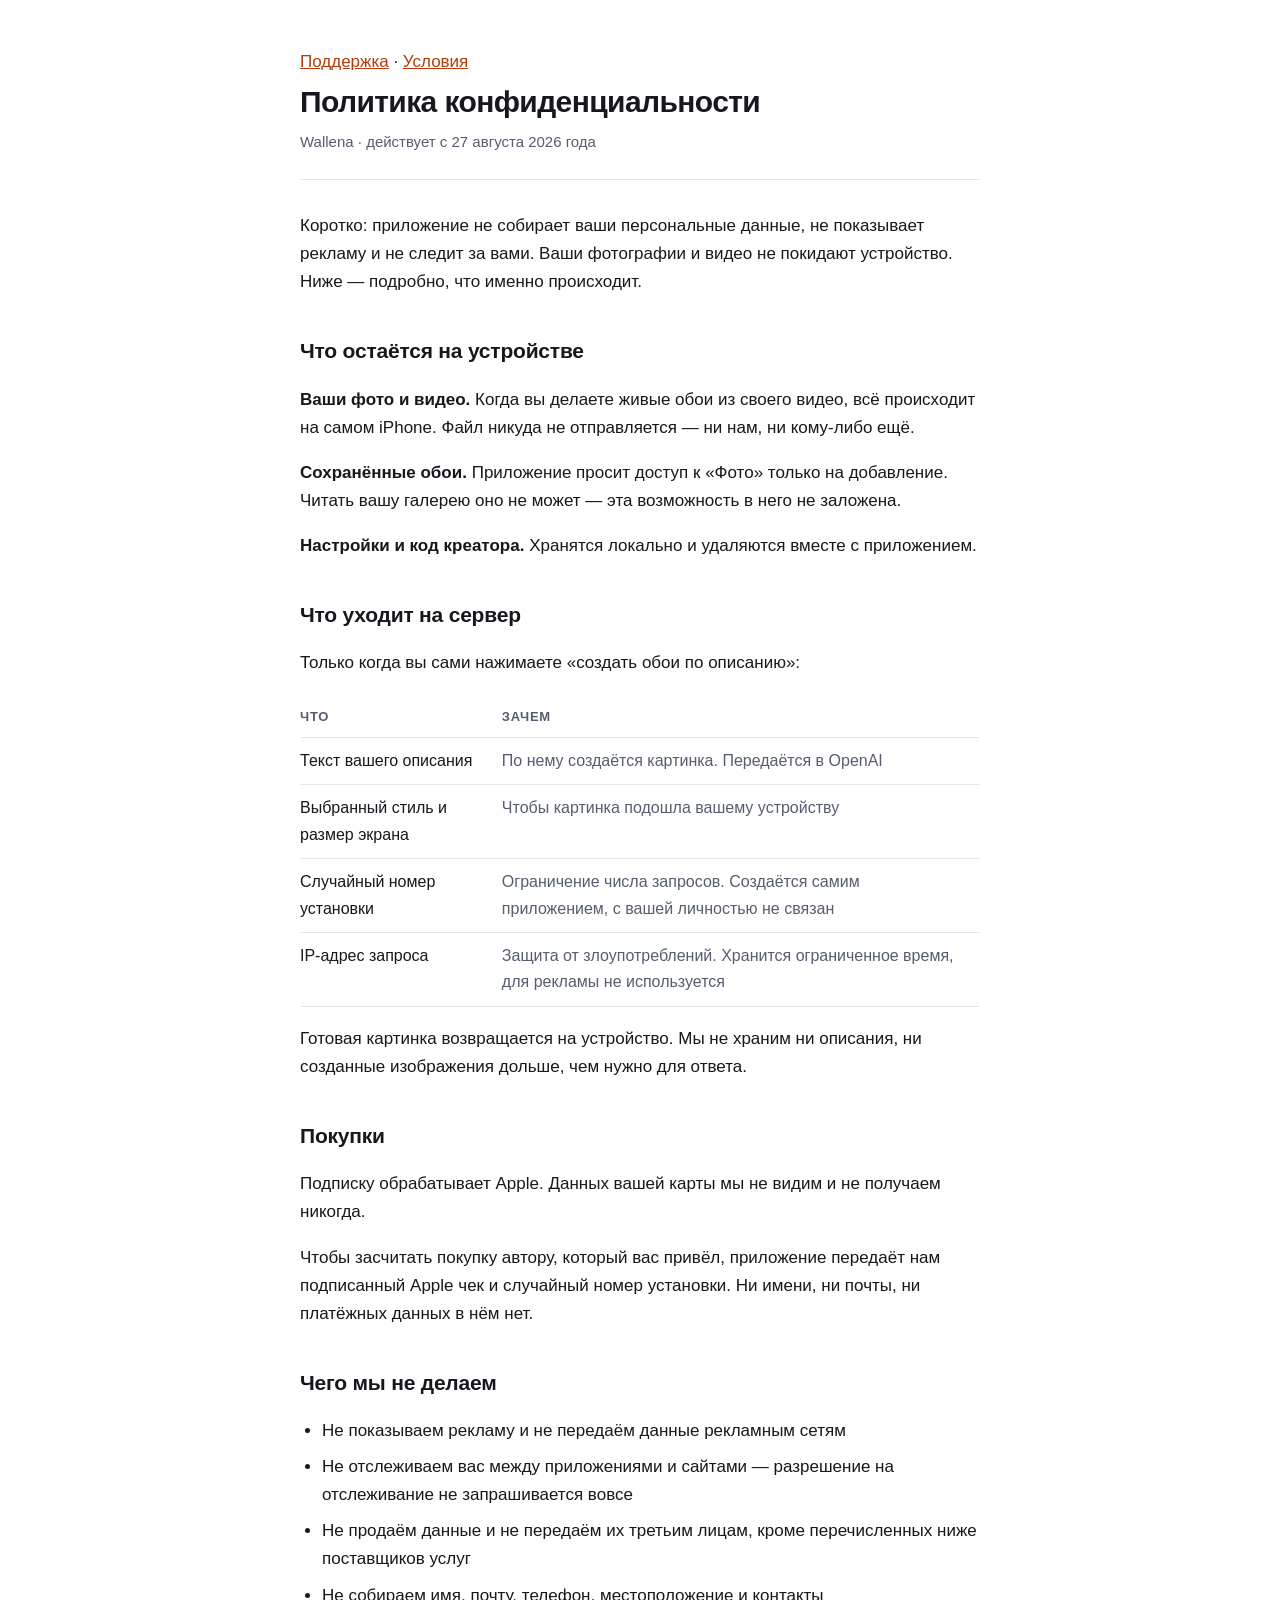
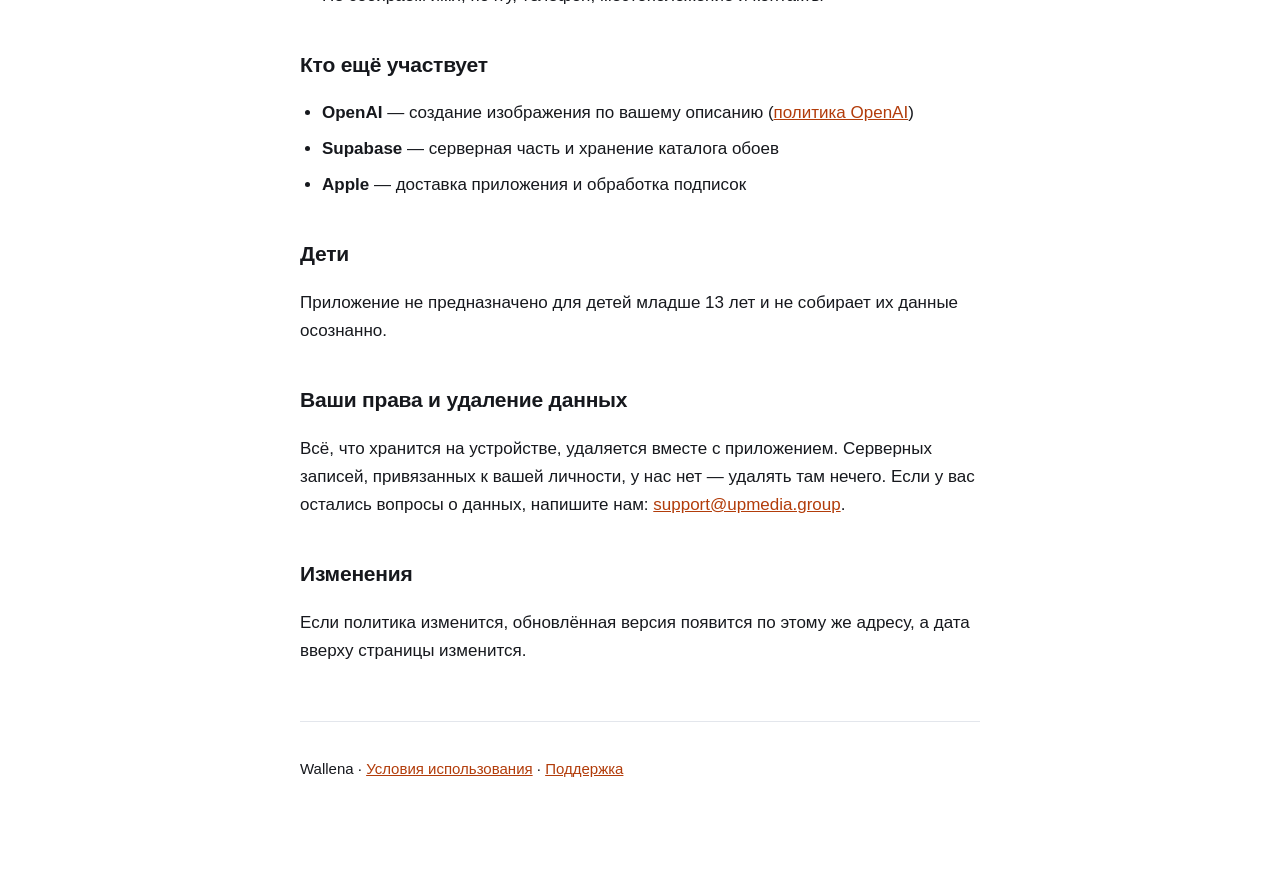
==== wallena/privacy/index.html @ 51ae11ba "docs: приложение переименовано в Wallena Имя выбрано по трём проверкам разом: домены свободны в .app" ====
<!doctype html>
<html lang="ru">
<head>
<meta charset="utf-8">
<meta name="viewport" content="width=device-width, initial-scale=1">
<title>Политика конфиденциальности — Wallena</title>
<link rel="stylesheet" href="../../style.css">
</head>
<body>
<main>
<header>
  <a class="back" href="../support/">Поддержка</a> · <a href="../terms/">Условия</a>
  <h1>Политика конфиденциальности</h1>
  <p class="meta">Wallena · действует с 27 августа 2026 года</p>
</header>

<p>Коротко: приложение не собирает ваши персональные данные, не показывает рекламу и не следит за вами. Ваши фотографии и видео не покидают устройство. Ниже — подробно, что именно происходит.</p>

<h2>Что остаётся на устройстве</h2>
<p><strong>Ваши фото и видео.</strong> Когда вы делаете живые обои из своего видео, всё происходит на самом iPhone. Файл никуда не отправляется — ни нам, ни кому-либо ещё.</p>
<p><strong>Сохранённые обои.</strong> Приложение просит доступ к «Фото» только на добавление. Читать вашу галерею оно не может — эта возможность в него не заложена.</p>
<p><strong>Настройки и код креатора.</strong> Хранятся локально и удаляются вместе с приложением.</p>

<h2>Что уходит на сервер</h2>
<p>Только когда вы сами нажимаете «создать обои по описанию»:</p>
<table>
  <tr><th>Что</th><th>Зачем</th></tr>
  <tr><td>Текст вашего описания</td><td>По нему создаётся картинка. Передаётся в OpenAI</td></tr>
  <tr><td>Выбранный стиль и размер экрана</td><td>Чтобы картинка подошла вашему устройству</td></tr>
  <tr><td>Случайный номер установки</td><td>Ограничение числа запросов. Создаётся самим приложением, с вашей личностью не связан</td></tr>
  <tr><td>IP-адрес запроса</td><td>Защита от злоупотреблений. Хранится ограниченное время, для рекламы не используется</td></tr>
</table>
<p>Готовая картинка возвращается на устройство. Мы не храним ни описания, ни созданные изображения дольше, чем нужно для ответа.</p>

<h2>Покупки</h2>
<p>Подписку обрабатывает Apple. Данных вашей карты мы не видим и не получаем никогда.</p>
<p>Чтобы засчитать покупку автору, который вас привёл, приложение передаёт нам подписанный Apple чек и случайный номер установки. Ни имени, ни почты, ни платёжных данных в нём нет.</p>

<h2>Чего мы не делаем</h2>
<ul>
  <li>Не показываем рекламу и не передаём данные рекламным сетям</li>
  <li>Не отслеживаем вас между приложениями и сайтами — разрешение на отслеживание не запрашивается вовсе</li>
  <li>Не продаём данные и не передаём их третьим лицам, кроме перечисленных ниже поставщиков услуг</li>
  <li>Не собираем имя, почту, телефон, местоположение и контакты</li>
</ul>

<h2>Кто ещё участвует</h2>
<ul>
  <li><strong>OpenAI</strong> — создание изображения по вашему описанию (<a href="https://openai.com/policies" rel="noopener">политика OpenAI</a>)</li>
  <li><strong>Supabase</strong> — серверная часть и хранение каталога обоев</li>
  <li><strong>Apple</strong> — доставка приложения и обработка подписок</li>
</ul>

<h2>Дети</h2>
<p>Приложение не предназначено для детей младше 13 лет и не собирает их данные осознанно.</p>

<h2>Ваши права и удаление данных</h2>
<p>Всё, что хранится на устройстве, удаляется вместе с приложением. Серверных записей, привязанных к вашей личности, у нас нет — удалять там нечего. Если у вас остались вопросы о данных, напишите нам: <a href="mailto:support@upmedia.group">support@upmedia.group</a>.</p>

<h2>Изменения</h2>
<p>Если политика изменится, обновлённая версия появится по этому же адресу, а дата вверху страницы изменится.</p>

<footer>
  <p>Wallena · <a href="../terms/">Условия использования</a> · <a href="../support/">Поддержка</a></p>
</footer>
</main>
</body>
</html>
---- style.css ----
:root {
  --bg: #ffffff; --ink: #16181d; --soft: #555d6e; --line: #e3e6ec; --accent: #b23c0a;
}
@media (prefers-color-scheme: dark) {
  :root { --bg: #101216; --ink: #edeff3; --soft: #98a1b2; --line: #262b35; --accent: #ee9b3e; }
}
* { box-sizing: border-box; }
body {
  background: var(--bg); color: var(--ink); margin: 0; padding: 0 20px 80px;
  font: 17px/1.65 -apple-system, BlinkMacSystemFont, "Segoe UI", Roboto, sans-serif;
  -webkit-text-size-adjust: 100%;
}
main { max-width: 680px; margin: 0 auto; }
header { padding: 48px 0 24px; border-bottom: 1px solid var(--line); margin-bottom: 32px; }
h1 { font-size: 30px; line-height: 1.2; margin: 0 0 10px; letter-spacing: -0.02em; }
h2 { font-size: 21px; margin: 38px 0 12px; letter-spacing: -0.01em; }
h3 { font-size: 17px; margin: 26px 0 8px; }
p, li { color: var(--ink); }
.meta { color: var(--soft); font-size: 15px; margin: 0; }
ul { padding-left: 22px; }
li { margin-bottom: 8px; }
a { color: var(--accent); }
strong { font-weight: 600; }
table { width: 100%; border-collapse: collapse; margin: 18px 0; font-size: 16px; }
th, td { text-align: left; padding: 10px 12px 10px 0; border-bottom: 1px solid var(--line); vertical-align: top; }
th { font-size: 13px; text-transform: uppercase; letter-spacing: 0.06em; color: var(--soft); font-weight: 600; }
td { color: var(--soft); } td:first-child { color: var(--ink); }
footer { margin-top: 56px; padding-top: 20px; border-top: 1px solid var(--line); color: var(--soft); font-size: 15px; }
.back { display: inline-block; margin-bottom: 8px; }
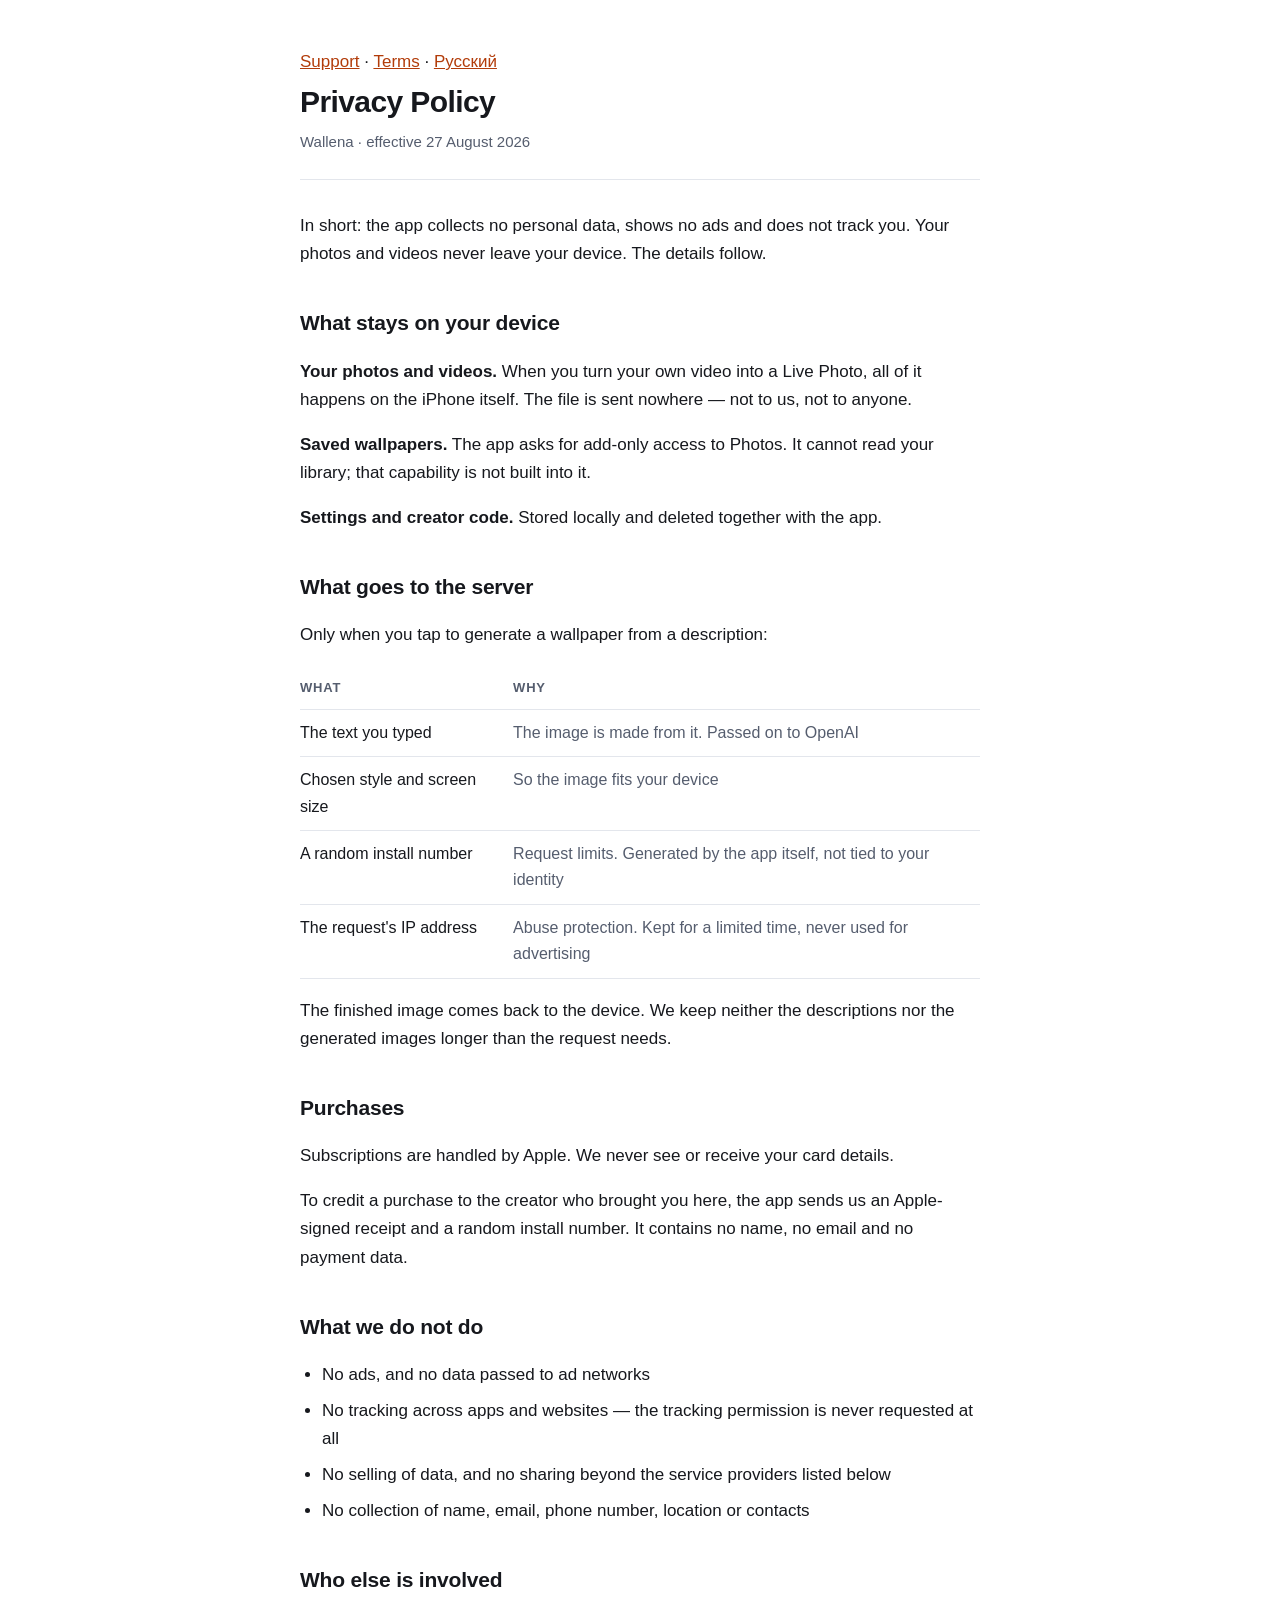
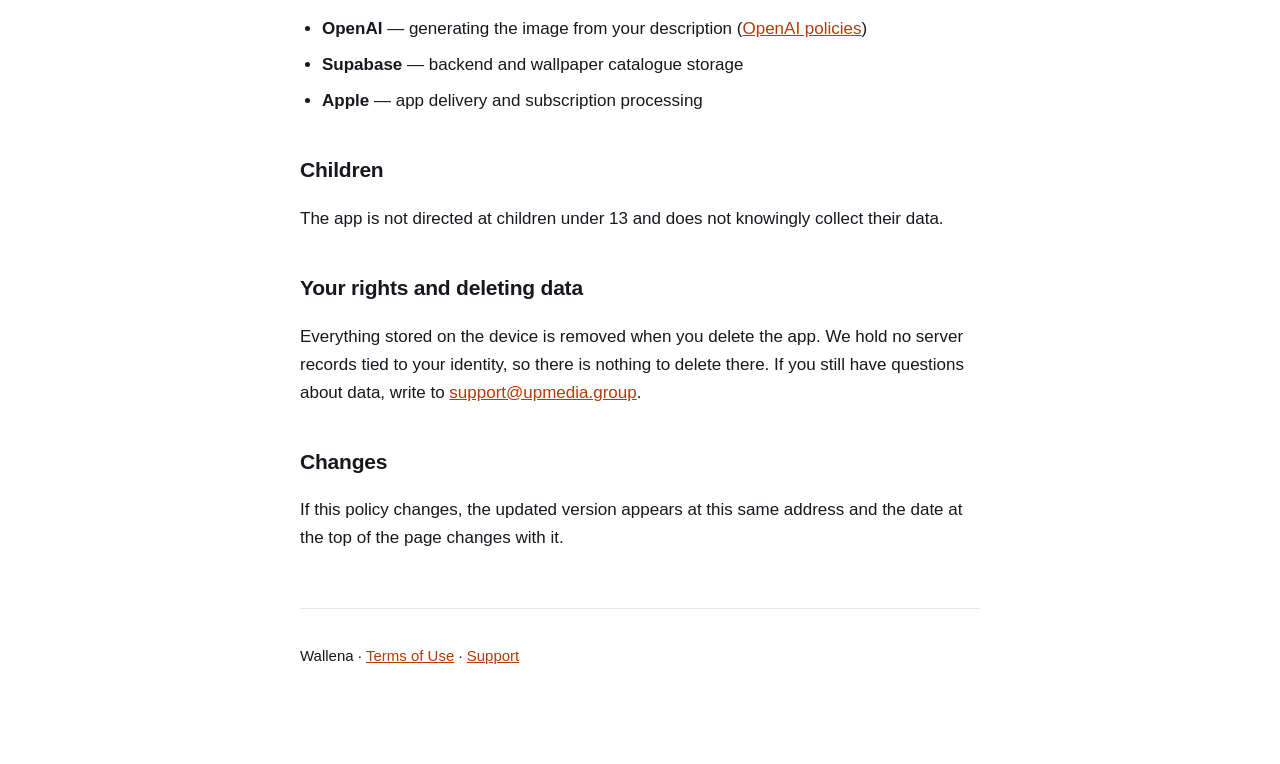
==== commit d2873340: "docs: правовые страницы на английском, русские — в ru/ Основной язык приложения — английский, а поли" ====
--- a/wallena/privacy/index.html
+++ b/wallena/privacy/index.html
@@ -1,67 +1,67 @@
 <!doctype html>
-<html lang="ru">
+<html lang="en">
 <head>
 <meta charset="utf-8">
 <meta name="viewport" content="width=device-width, initial-scale=1">
-<title>Политика конфиденциальности — Wallena</title>
+<title>Privacy Policy — Wallena</title>
 <link rel="stylesheet" href="../../style.css">
 </head>
 <body>
 <main>
 <header>
-  <a class="back" href="../support/">Поддержка</a> · <a href="../terms/">Условия</a>
-  <h1>Политика конфиденциальности</h1>
-  <p class="meta">Wallena · действует с 27 августа 2026 года</p>
+  <a class="back" href="../support/">Support</a> · <a href="../terms/">Terms</a> · <a href="ru/">Русский</a>
+  <h1>Privacy Policy</h1>
+  <p class="meta">Wallena · effective 27 August 2026</p>
 </header>
 
-<p>Коротко: приложение не собирает ваши персональные данные, не показывает рекламу и не следит за вами. Ваши фотографии и видео не покидают устройство. Ниже — подробно, что именно происходит.</p>
+<p>In short: the app collects no personal data, shows no ads and does not track you. Your photos and videos never leave your device. The details follow.</p>
 
-<h2>Что остаётся на устройстве</h2>
-<p><strong>Ваши фото и видео.</strong> Когда вы делаете живые обои из своего видео, всё происходит на самом iPhone. Файл никуда не отправляется — ни нам, ни кому-либо ещё.</p>
-<p><strong>Сохранённые обои.</strong> Приложение просит доступ к «Фото» только на добавление. Читать вашу галерею оно не может — эта возможность в него не заложена.</p>
-<p><strong>Настройки и код креатора.</strong> Хранятся локально и удаляются вместе с приложением.</p>
+<h2>What stays on your device</h2>
+<p><strong>Your photos and videos.</strong> When you turn your own video into a Live Photo, all of it happens on the iPhone itself. The file is sent nowhere — not to us, not to anyone.</p>
+<p><strong>Saved wallpapers.</strong> The app asks for add-only access to Photos. It cannot read your library; that capability is not built into it.</p>
+<p><strong>Settings and creator code.</strong> Stored locally and deleted together with the app.</p>
 
-<h2>Что уходит на сервер</h2>
-<p>Только когда вы сами нажимаете «создать обои по описанию»:</p>
+<h2>What goes to the server</h2>
+<p>Only when you tap to generate a wallpaper from a description:</p>
 <table>
-  <tr><th>Что</th><th>Зачем</th></tr>
-  <tr><td>Текст вашего описания</td><td>По нему создаётся картинка. Передаётся в OpenAI</td></tr>
-  <tr><td>Выбранный стиль и размер экрана</td><td>Чтобы картинка подошла вашему устройству</td></tr>
-  <tr><td>Случайный номер установки</td><td>Ограничение числа запросов. Создаётся самим приложением, с вашей личностью не связан</td></tr>
-  <tr><td>IP-адрес запроса</td><td>Защита от злоупотреблений. Хранится ограниченное время, для рекламы не используется</td></tr>
+  <tr><th>What</th><th>Why</th></tr>
+  <tr><td>The text you typed</td><td>The image is made from it. Passed on to OpenAI</td></tr>
+  <tr><td>Chosen style and screen size</td><td>So the image fits your device</td></tr>
+  <tr><td>A random install number</td><td>Request limits. Generated by the app itself, not tied to your identity</td></tr>
+  <tr><td>The request's IP address</td><td>Abuse protection. Kept for a limited time, never used for advertising</td></tr>
 </table>
-<p>Готовая картинка возвращается на устройство. Мы не храним ни описания, ни созданные изображения дольше, чем нужно для ответа.</p>
+<p>The finished image comes back to the device. We keep neither the descriptions nor the generated images longer than the request needs.</p>
 
-<h2>Покупки</h2>
-<p>Подписку обрабатывает Apple. Данных вашей карты мы не видим и не получаем никогда.</p>
-<p>Чтобы засчитать покупку автору, который вас привёл, приложение передаёт нам подписанный Apple чек и случайный номер установки. Ни имени, ни почты, ни платёжных данных в нём нет.</p>
+<h2>Purchases</h2>
+<p>Subscriptions are handled by Apple. We never see or receive your card details.</p>
+<p>To credit a purchase to the creator who brought you here, the app sends us an Apple-signed receipt and a random install number. It contains no name, no email and no payment data.</p>
 
-<h2>Чего мы не делаем</h2>
+<h2>What we do not do</h2>
 <ul>
-  <li>Не показываем рекламу и не передаём данные рекламным сетям</li>
-  <li>Не отслеживаем вас между приложениями и сайтами — разрешение на отслеживание не запрашивается вовсе</li>
-  <li>Не продаём данные и не передаём их третьим лицам, кроме перечисленных ниже поставщиков услуг</li>
-  <li>Не собираем имя, почту, телефон, местоположение и контакты</li>
+  <li>No ads, and no data passed to ad networks</li>
+  <li>No tracking across apps and websites — the tracking permission is never requested at all</li>
+  <li>No selling of data, and no sharing beyond the service providers listed below</li>
+  <li>No collection of name, email, phone number, location or contacts</li>
 </ul>
 
-<h2>Кто ещё участвует</h2>
+<h2>Who else is involved</h2>
 <ul>
-  <li><strong>OpenAI</strong> — создание изображения по вашему описанию (<a href="https://openai.com/policies" rel="noopener">политика OpenAI</a>)</li>
-  <li><strong>Supabase</strong> — серверная часть и хранение каталога обоев</li>
-  <li><strong>Apple</strong> — доставка приложения и обработка подписок</li>
+  <li><strong>OpenAI</strong> — generating the image from your description (<a href="https://openai.com/policies" rel="noopener">OpenAI policies</a>)</li>
+  <li><strong>Supabase</strong> — backend and wallpaper catalogue storage</li>
+  <li><strong>Apple</strong> — app delivery and subscription processing</li>
 </ul>
 
-<h2>Дети</h2>
-<p>Приложение не предназначено для детей младше 13 лет и не собирает их данные осознанно.</p>
+<h2>Children</h2>
+<p>The app is not directed at children under 13 and does not knowingly collect their data.</p>
 
-<h2>Ваши права и удаление данных</h2>
-<p>Всё, что хранится на устройстве, удаляется вместе с приложением. Серверных записей, привязанных к вашей личности, у нас нет — удалять там нечего. Если у вас остались вопросы о данных, напишите нам: <a href="mailto:support@upmedia.group">support@upmedia.group</a>.</p>
+<h2>Your rights and deleting data</h2>
+<p>Everything stored on the device is removed when you delete the app. We hold no server records tied to your identity, so there is nothing to delete there. If you still have questions about data, write to <a href="mailto:support@upmedia.group">support@upmedia.group</a>.</p>
 
-<h2>Изменения</h2>
-<p>Если политика изменится, обновлённая версия появится по этому же адресу, а дата вверху страницы изменится.</p>
+<h2>Changes</h2>
+<p>If this policy changes, the updated version appears at this same address and the date at the top of the page changes with it.</p>
 
 <footer>
-  <p>Wallena · <a href="../terms/">Условия использования</a> · <a href="../support/">Поддержка</a></p>
+  <p>Wallena · <a href="../terms/">Terms of Use</a> · <a href="../support/">Support</a></p>
 </footer>
 </main>
 </body>
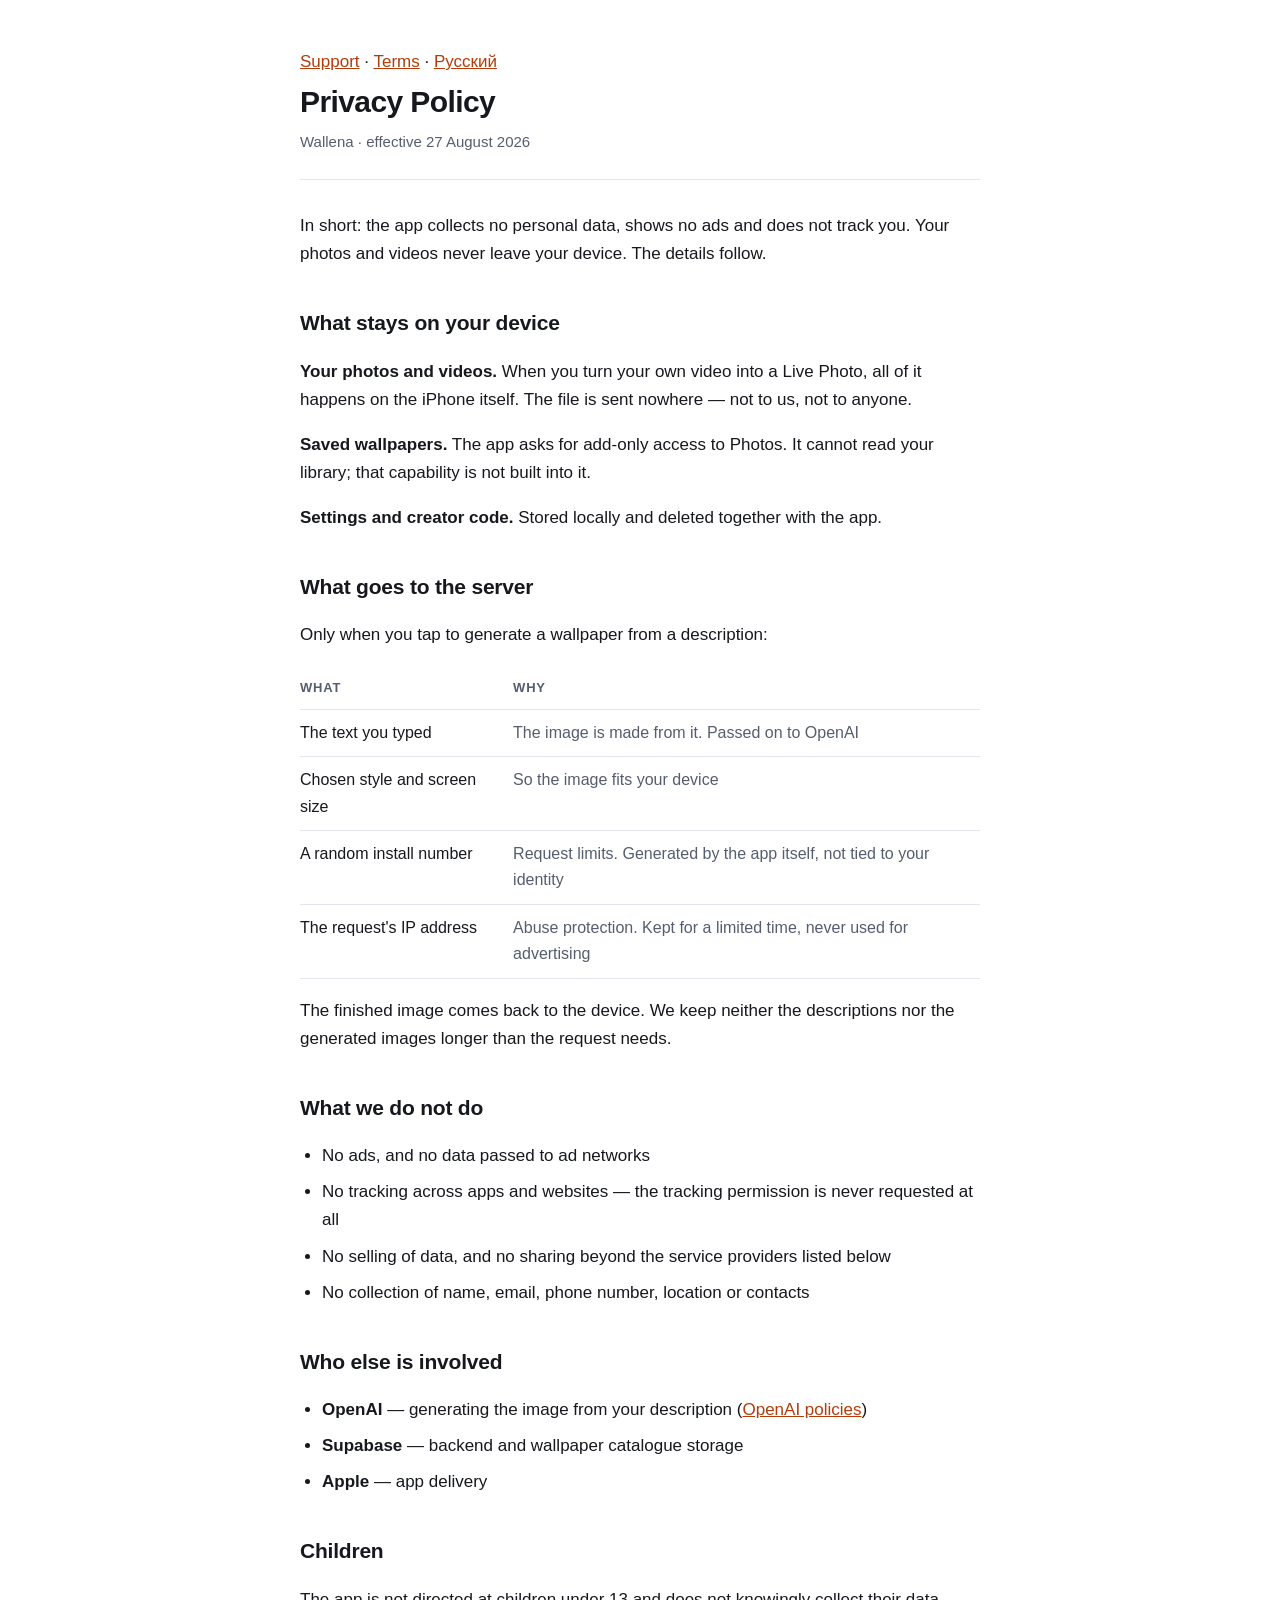
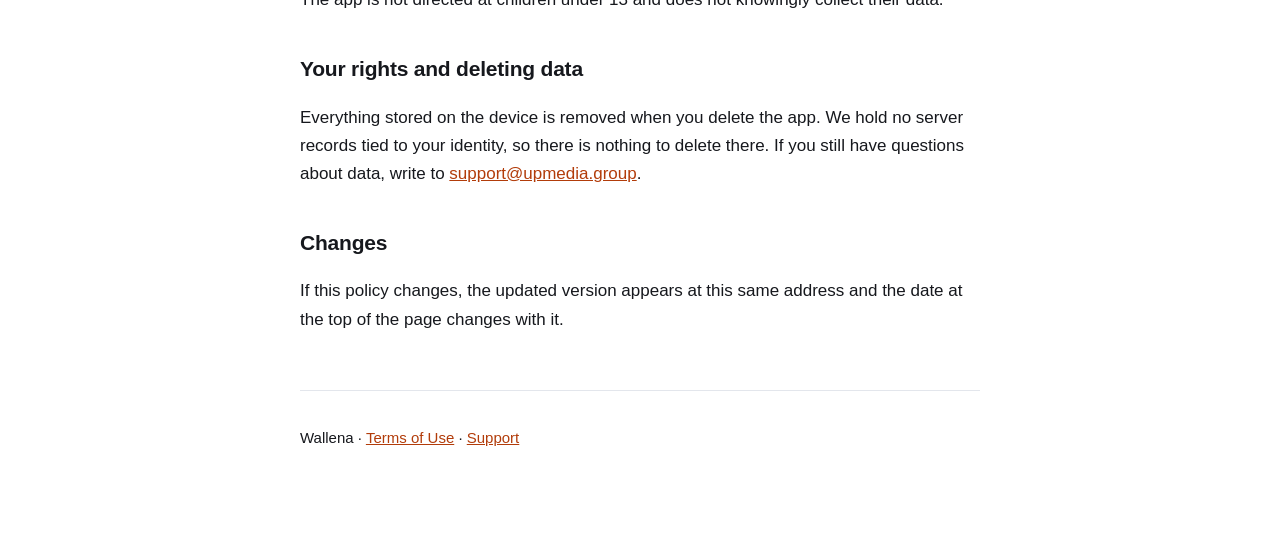
==== commit 641bd85c: "docs: приложение стало бесплатным — правовые страницы следом В условиях висела подписка с ценами и п" ====
--- a/wallena/privacy/index.html
+++ b/wallena/privacy/index.html
@@ -32,10 +32,6 @@
 </table>
 <p>The finished image comes back to the device. We keep neither the descriptions nor the generated images longer than the request needs.</p>
 
-<h2>Purchases</h2>
-<p>Subscriptions are handled by Apple. We never see or receive your card details.</p>
-<p>To credit a purchase to the creator who brought you here, the app sends us an Apple-signed receipt and a random install number. It contains no name, no email and no payment data.</p>
-
 <h2>What we do not do</h2>
 <ul>
   <li>No ads, and no data passed to ad networks</li>
@@ -48,7 +44,7 @@
 <ul>
   <li><strong>OpenAI</strong> — generating the image from your description (<a href="https://openai.com/policies" rel="noopener">OpenAI policies</a>)</li>
   <li><strong>Supabase</strong> — backend and wallpaper catalogue storage</li>
-  <li><strong>Apple</strong> — app delivery and subscription processing</li>
+  <li><strong>Apple</strong> — app delivery</li>
 </ul>
 
 <h2>Children</h2>
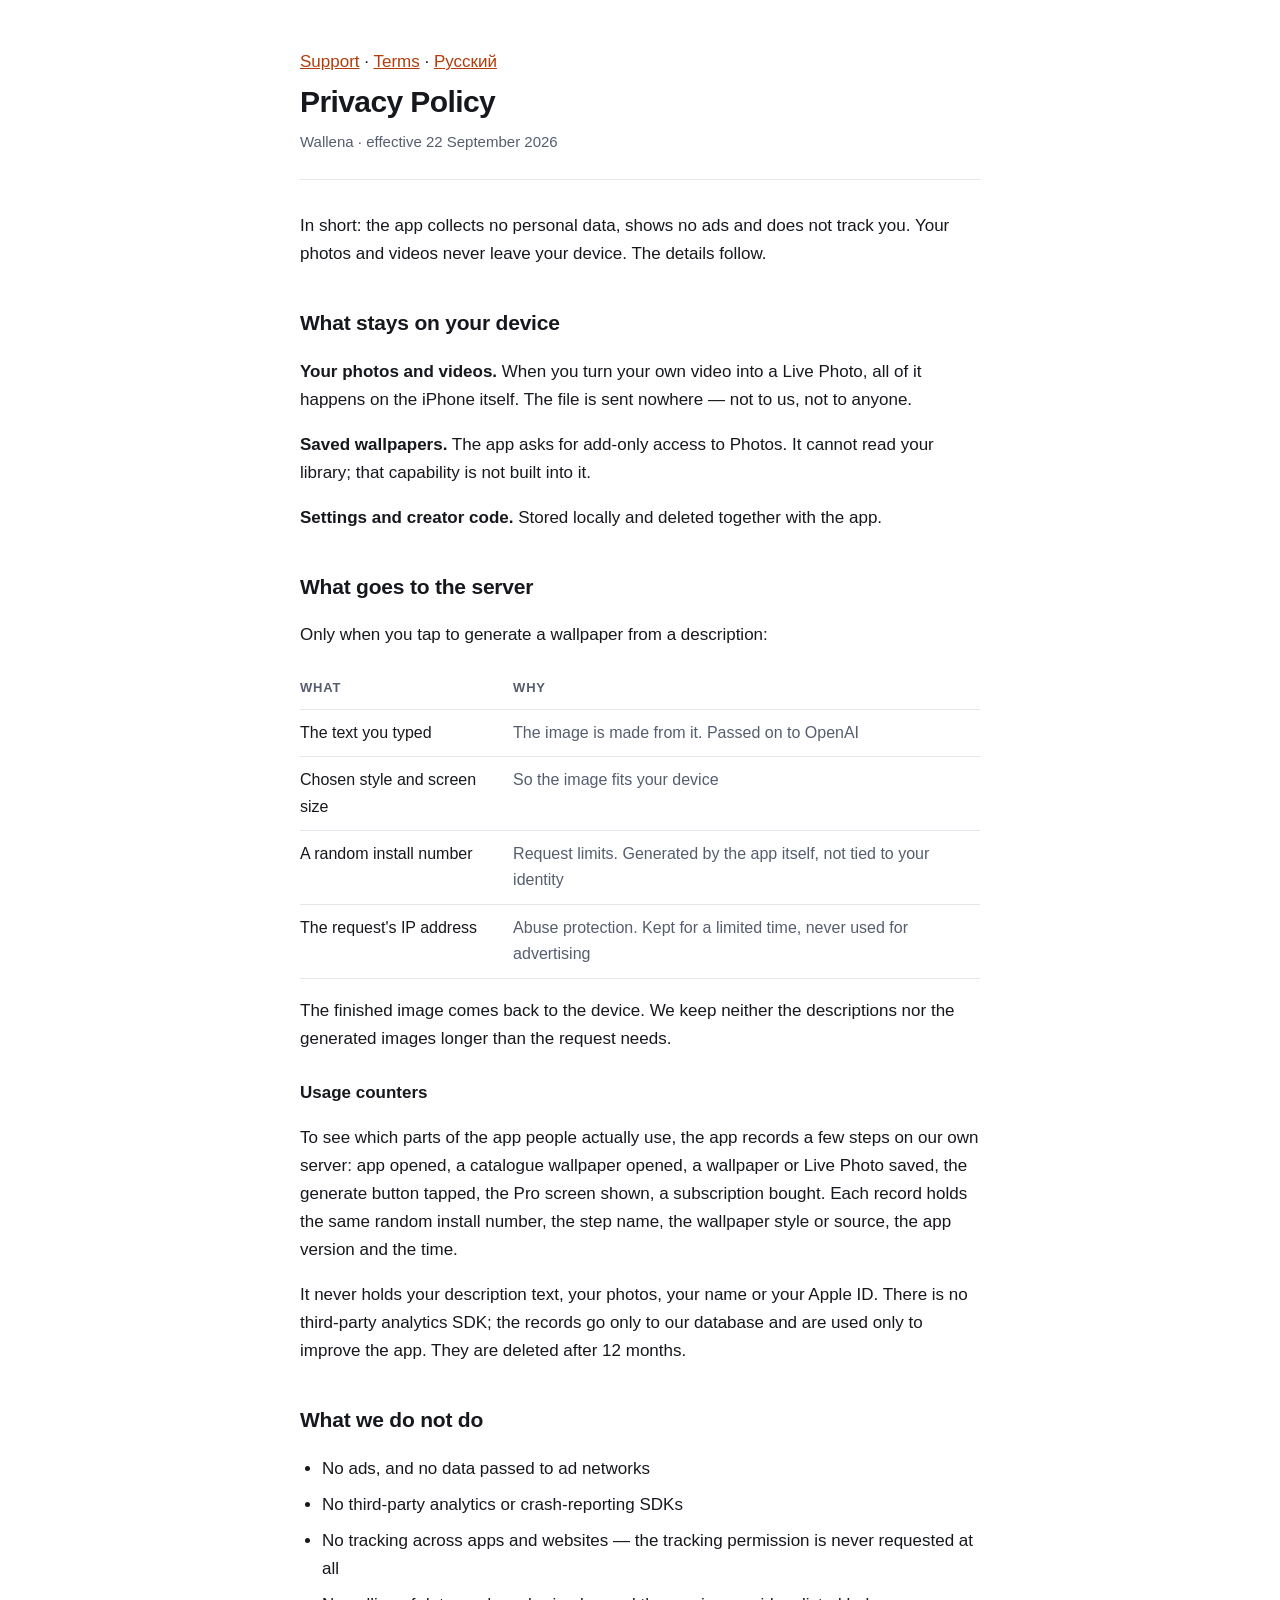
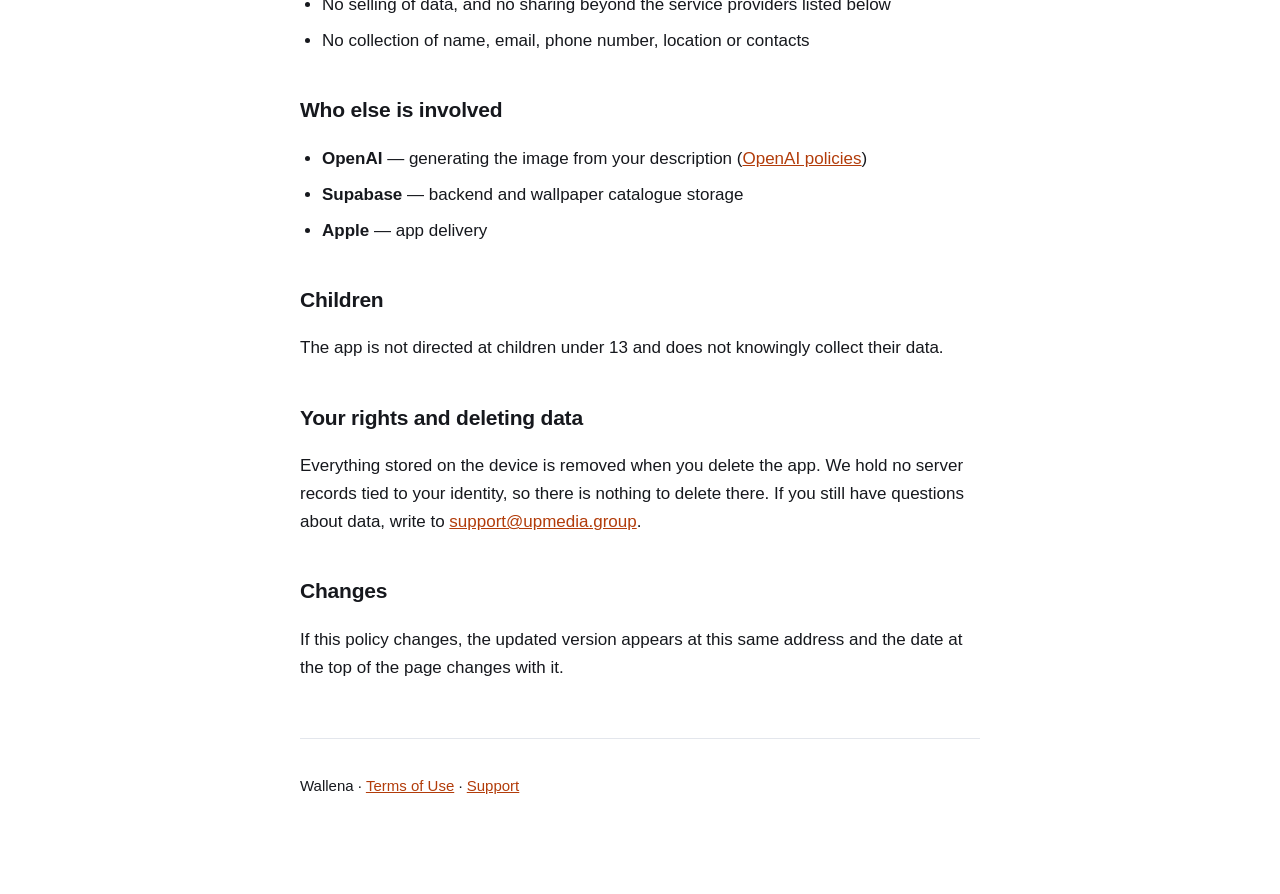
==== commit 366eced6: "docs: политика Wallena — собственные счётчики использования без сторонних SDK" ====
--- a/wallena/privacy/index.html
+++ b/wallena/privacy/index.html
@@ -11,7 +11,7 @@
 <header>
   <a class="back" href="../support/">Support</a> · <a href="../terms/">Terms</a> · <a href="ru/">Русский</a>
   <h1>Privacy Policy</h1>
-  <p class="meta">Wallena · effective 27 August 2026</p>
+  <p class="meta">Wallena · effective 22 September 2026</p>
 </header>
 
 <p>In short: the app collects no personal data, shows no ads and does not track you. Your photos and videos never leave your device. The details follow.</p>
@@ -32,9 +32,20 @@
 </table>
 <p>The finished image comes back to the device. We keep neither the descriptions nor the generated images longer than the request needs.</p>
 
+<h3>Usage counters</h3>
+<p>To see which parts of the app people actually use, the app records a few
+steps on our own server: app opened, a catalogue wallpaper opened, a wallpaper
+or Live Photo saved, the generate button tapped, the Pro screen shown, a
+subscription bought. Each record holds the same random install number, the
+step name, the wallpaper style or source, the app version and the time.</p>
+<p>It never holds your description text, your photos, your name or your Apple
+ID. There is no third-party analytics SDK; the records go only to our database
+and are used only to improve the app. They are deleted after 12 months.</p>
+
 <h2>What we do not do</h2>
 <ul>
   <li>No ads, and no data passed to ad networks</li>
+  <li>No third-party analytics or crash-reporting SDKs</li>
   <li>No tracking across apps and websites — the tracking permission is never requested at all</li>
   <li>No selling of data, and no sharing beyond the service providers listed below</li>
   <li>No collection of name, email, phone number, location or contacts</li>
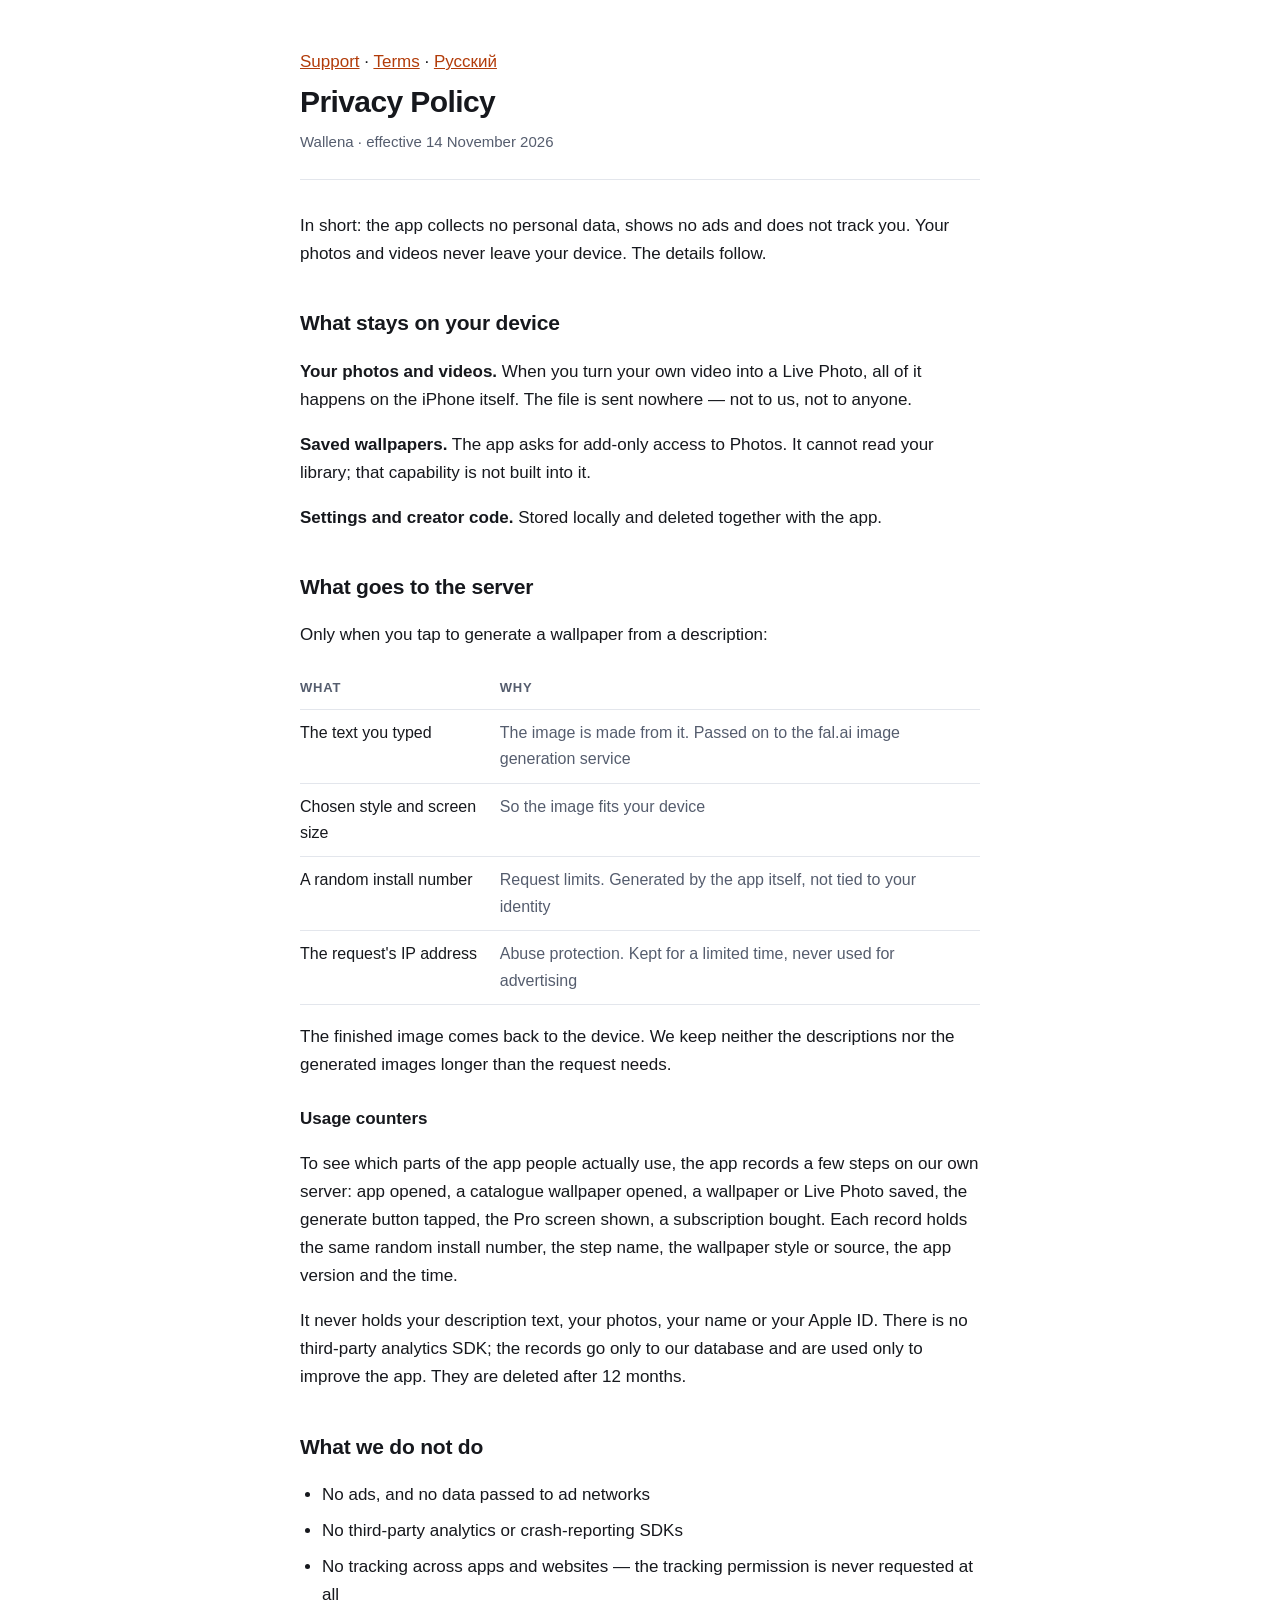
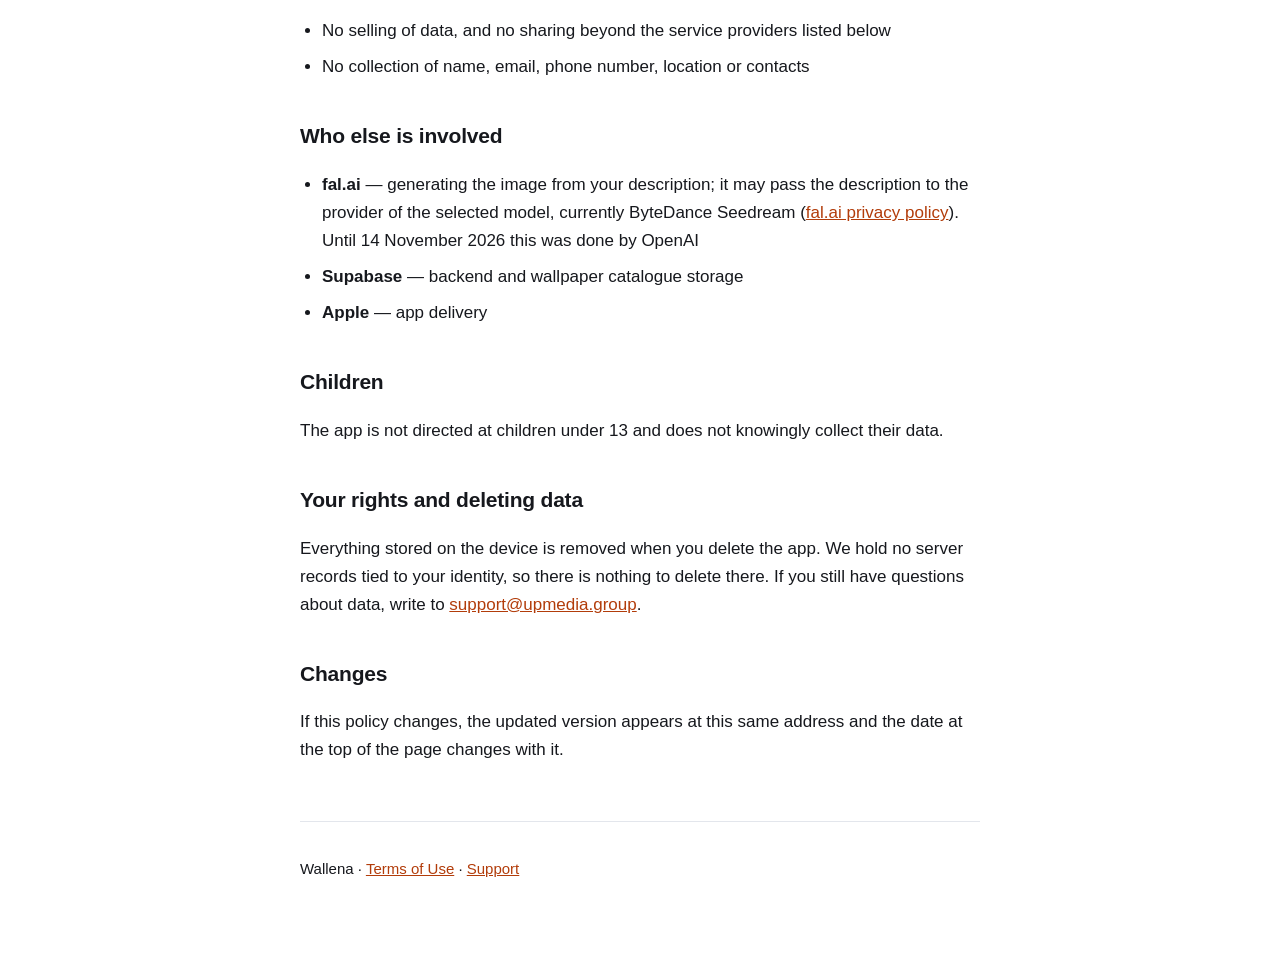
==== commit 03d1d936: "docs: политика и условия Wallena — генерацию выполняет fal.ai вместо OpenAI" ====
--- a/wallena/privacy/index.html
+++ b/wallena/privacy/index.html
@@ -11,7 +11,7 @@
 <header>
   <a class="back" href="../support/">Support</a> · <a href="../terms/">Terms</a> · <a href="ru/">Русский</a>
   <h1>Privacy Policy</h1>
-  <p class="meta">Wallena · effective 22 September 2026</p>
+  <p class="meta">Wallena · effective 14 November 2026</p>
 </header>
 
 <p>In short: the app collects no personal data, shows no ads and does not track you. Your photos and videos never leave your device. The details follow.</p>
@@ -25,7 +25,7 @@
 <p>Only when you tap to generate a wallpaper from a description:</p>
 <table>
   <tr><th>What</th><th>Why</th></tr>
-  <tr><td>The text you typed</td><td>The image is made from it. Passed on to OpenAI</td></tr>
+  <tr><td>The text you typed</td><td>The image is made from it. Passed on to the fal.ai image generation service</td></tr>
   <tr><td>Chosen style and screen size</td><td>So the image fits your device</td></tr>
   <tr><td>A random install number</td><td>Request limits. Generated by the app itself, not tied to your identity</td></tr>
   <tr><td>The request's IP address</td><td>Abuse protection. Kept for a limited time, never used for advertising</td></tr>
@@ -53,7 +53,7 @@
 
 <h2>Who else is involved</h2>
 <ul>
-  <li><strong>OpenAI</strong> — generating the image from your description (<a href="https://openai.com/policies" rel="noopener">OpenAI policies</a>)</li>
+  <li><strong>fal.ai</strong> — generating the image from your description; it may pass the description to the provider of the selected model, currently ByteDance Seedream (<a href="https://fal.ai/legal/privacy-policy" rel="noopener">fal.ai privacy policy</a>). Until 14 November 2026 this was done by OpenAI</li>
   <li><strong>Supabase</strong> — backend and wallpaper catalogue storage</li>
   <li><strong>Apple</strong> — app delivery</li>
 </ul>
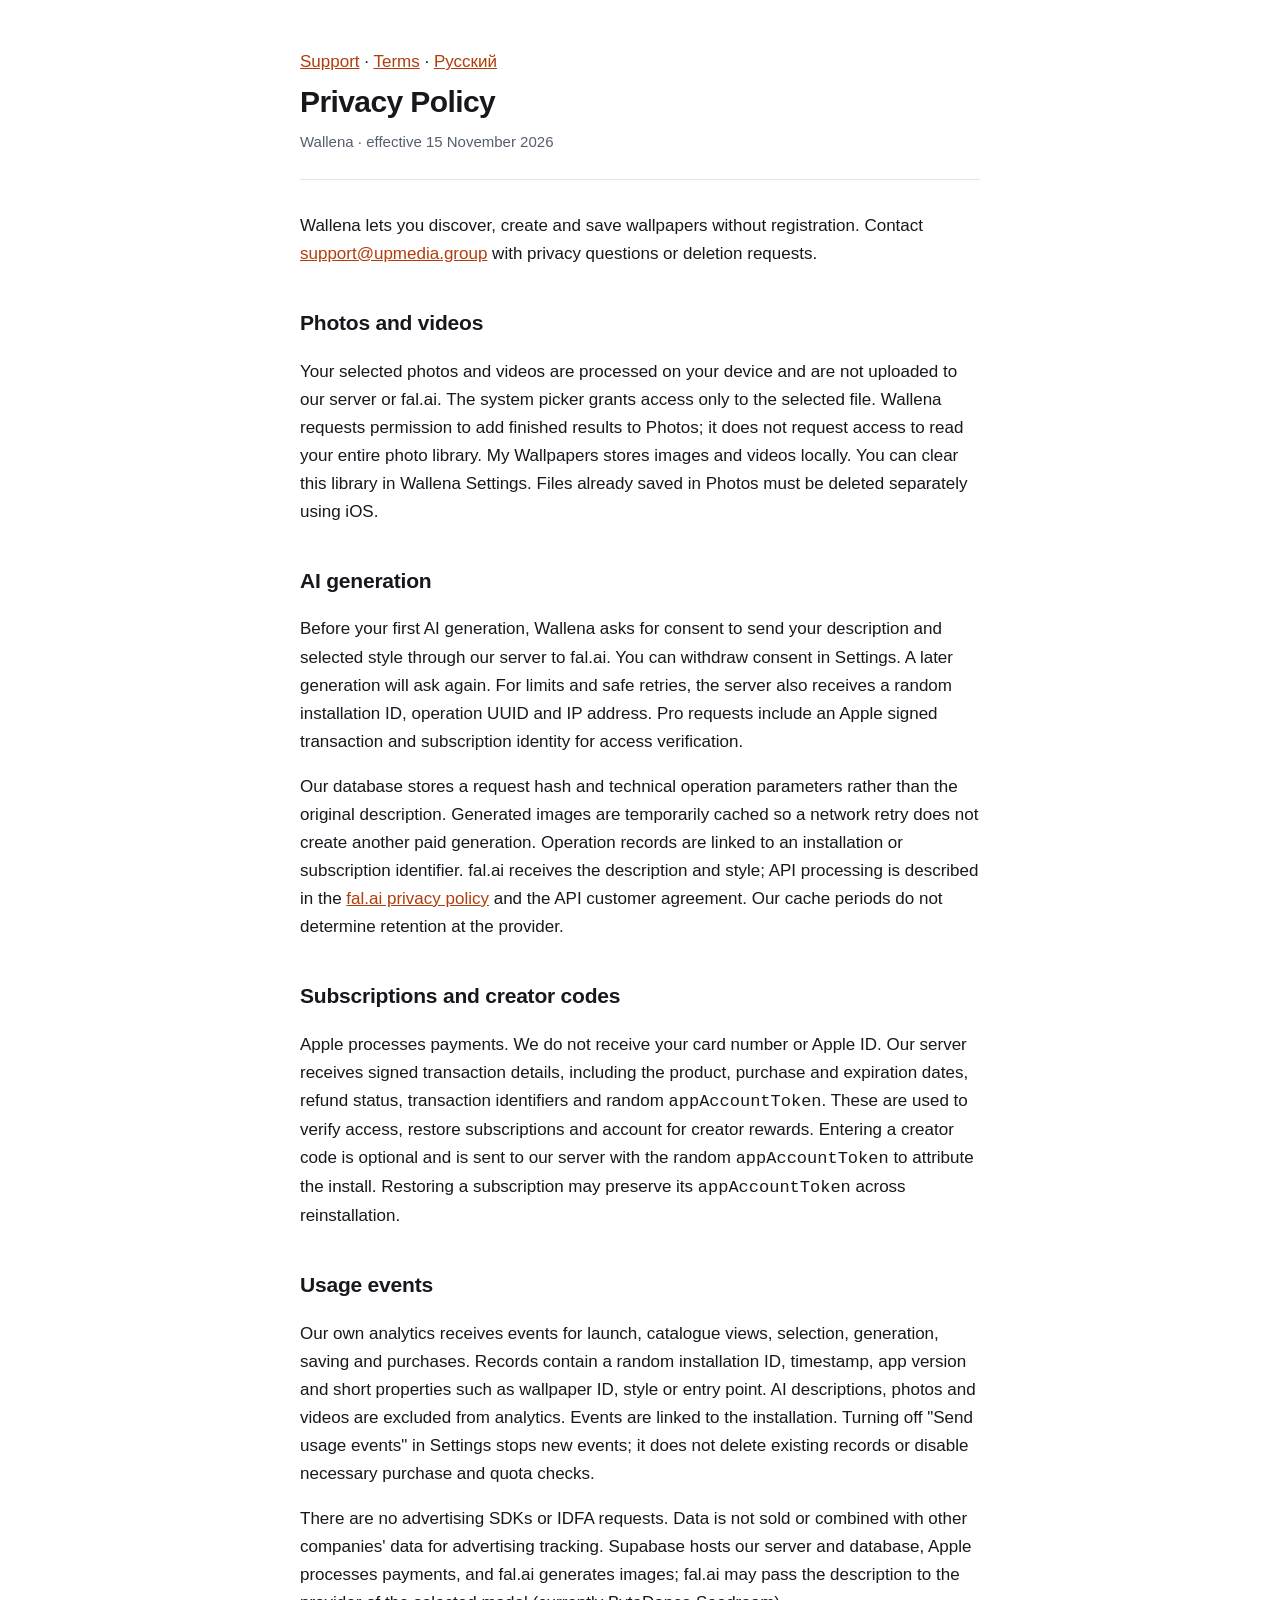
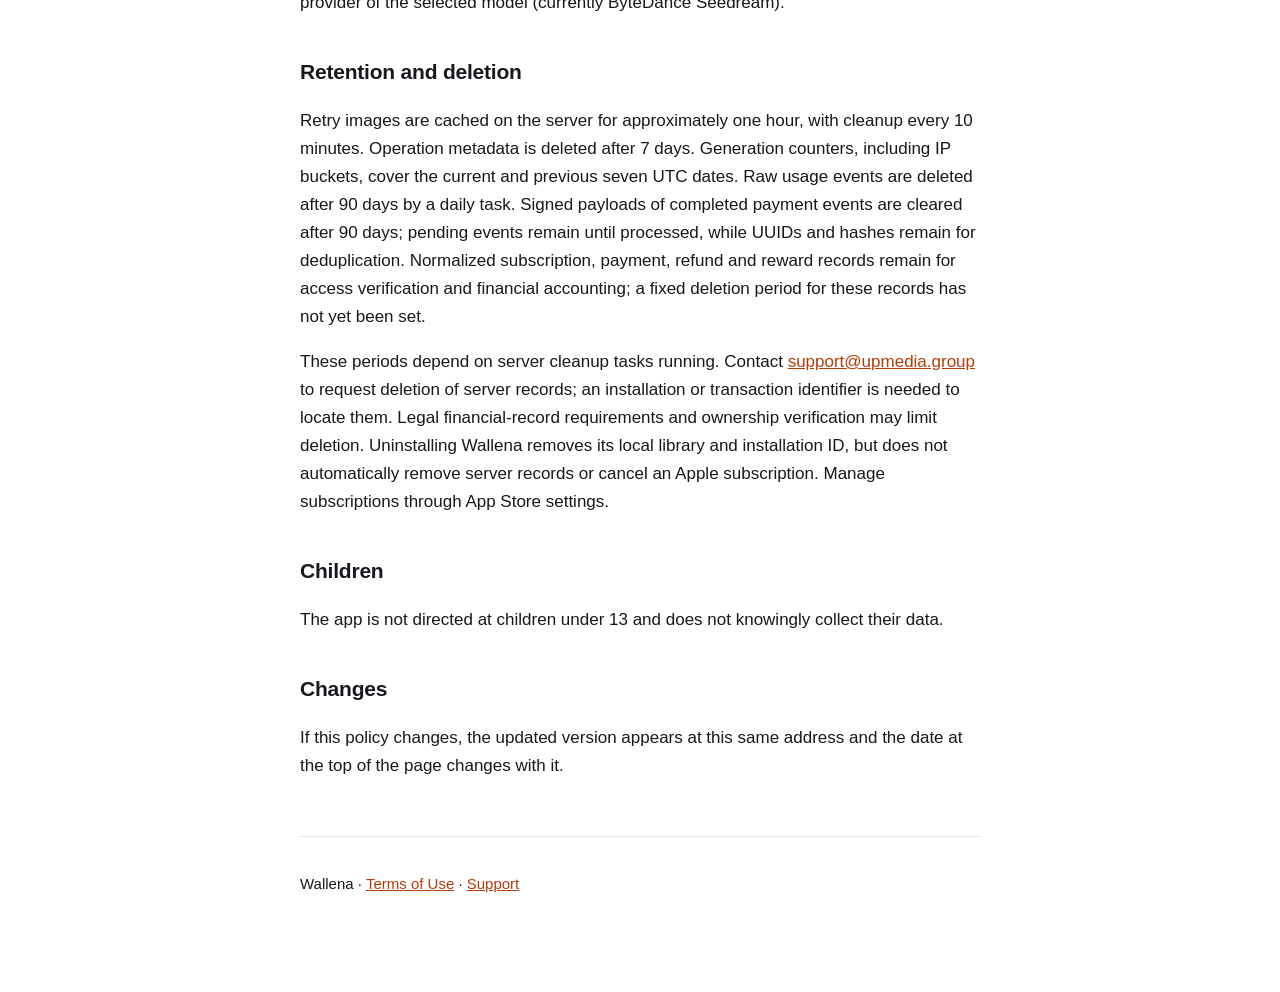
==== commit b2f72626: "wallena: publish full 1.0.2 privacy policy (subscriptions, creator codes, retention)" ====
--- a/wallena/privacy/index.html
+++ b/wallena/privacy/index.html
@@ -11,58 +11,31 @@
 <header>
   <a class="back" href="../support/">Support</a> · <a href="../terms/">Terms</a> · <a href="ru/">Русский</a>
   <h1>Privacy Policy</h1>
-  <p class="meta">Wallena · effective 14 November 2026</p>
+  <p class="meta">Wallena · effective 15 November 2026</p>
 </header>
 
-<p>In short: the app collects no personal data, shows no ads and does not track you. Your photos and videos never leave your device. The details follow.</p>
+<p>Wallena lets you discover, create and save wallpapers without registration. Contact <a href="mailto:support@upmedia.group">support@upmedia.group</a> with privacy questions or deletion requests.</p>
 
-<h2>What stays on your device</h2>
-<p><strong>Your photos and videos.</strong> When you turn your own video into a Live Photo, all of it happens on the iPhone itself. The file is sent nowhere — not to us, not to anyone.</p>
-<p><strong>Saved wallpapers.</strong> The app asks for add-only access to Photos. It cannot read your library; that capability is not built into it.</p>
-<p><strong>Settings and creator code.</strong> Stored locally and deleted together with the app.</p>
+<h2>Photos and videos</h2>
+<p>Your selected photos and videos are processed on your device and are not uploaded to our server or fal.ai. The system picker grants access only to the selected file. Wallena requests permission to add finished results to Photos; it does not request access to read your entire photo library. My Wallpapers stores images and videos locally. You can clear this library in Wallena Settings. Files already saved in Photos must be deleted separately using iOS.</p>
 
-<h2>What goes to the server</h2>
-<p>Only when you tap to generate a wallpaper from a description:</p>
-<table>
-  <tr><th>What</th><th>Why</th></tr>
-  <tr><td>The text you typed</td><td>The image is made from it. Passed on to the fal.ai image generation service</td></tr>
-  <tr><td>Chosen style and screen size</td><td>So the image fits your device</td></tr>
-  <tr><td>A random install number</td><td>Request limits. Generated by the app itself, not tied to your identity</td></tr>
-  <tr><td>The request's IP address</td><td>Abuse protection. Kept for a limited time, never used for advertising</td></tr>
-</table>
-<p>The finished image comes back to the device. We keep neither the descriptions nor the generated images longer than the request needs.</p>
+<h2>AI generation</h2>
+<p>Before your first AI generation, Wallena asks for consent to send your description and selected style through our server to fal.ai. You can withdraw consent in Settings. A later generation will ask again. For limits and safe retries, the server also receives a random installation ID, operation UUID and IP address. Pro requests include an Apple signed transaction and subscription identity for access verification.</p>
+<p>Our database stores a request hash and technical operation parameters rather than the original description. Generated images are temporarily cached so a network retry does not create another paid generation. Operation records are linked to an installation or subscription identifier. fal.ai receives the description and style; API processing is described in the <a href="https://fal.ai/legal/privacy-policy" rel="noopener">fal.ai privacy policy</a> and the API customer agreement. Our cache periods do not determine retention at the provider.</p>
 
-<h3>Usage counters</h3>
-<p>To see which parts of the app people actually use, the app records a few
-steps on our own server: app opened, a catalogue wallpaper opened, a wallpaper
-or Live Photo saved, the generate button tapped, the Pro screen shown, a
-subscription bought. Each record holds the same random install number, the
-step name, the wallpaper style or source, the app version and the time.</p>
-<p>It never holds your description text, your photos, your name or your Apple
-ID. There is no third-party analytics SDK; the records go only to our database
-and are used only to improve the app. They are deleted after 12 months.</p>
+<h2>Subscriptions and creator codes</h2>
+<p>Apple processes payments. We do not receive your card number or Apple ID. Our server receives signed transaction details, including the product, purchase and expiration dates, refund status, transaction identifiers and random <code>appAccountToken</code>. These are used to verify access, restore subscriptions and account for creator rewards. Entering a creator code is optional and is sent to our server with the random <code>appAccountToken</code> to attribute the install. Restoring a subscription may preserve its <code>appAccountToken</code> across reinstallation.</p>
 
-<h2>What we do not do</h2>
-<ul>
-  <li>No ads, and no data passed to ad networks</li>
-  <li>No third-party analytics or crash-reporting SDKs</li>
-  <li>No tracking across apps and websites — the tracking permission is never requested at all</li>
-  <li>No selling of data, and no sharing beyond the service providers listed below</li>
-  <li>No collection of name, email, phone number, location or contacts</li>
-</ul>
+<h2>Usage events</h2>
+<p>Our own analytics receives events for launch, catalogue views, selection, generation, saving and purchases. Records contain a random installation ID, timestamp, app version and short properties such as wallpaper ID, style or entry point. AI descriptions, photos and videos are excluded from analytics. Events are linked to the installation. Turning off "Send usage events" in Settings stops new events; it does not delete existing records or disable necessary purchase and quota checks.</p>
+<p>There are no advertising SDKs or IDFA requests. Data is not sold or combined with other companies' data for advertising tracking. Supabase hosts our server and database, Apple processes payments, and fal.ai generates images; fal.ai may pass the description to the provider of the selected model (currently ByteDance Seedream).</p>
 
-<h2>Who else is involved</h2>
-<ul>
-  <li><strong>fal.ai</strong> — generating the image from your description; it may pass the description to the provider of the selected model, currently ByteDance Seedream (<a href="https://fal.ai/legal/privacy-policy" rel="noopener">fal.ai privacy policy</a>). Until 14 November 2026 this was done by OpenAI</li>
-  <li><strong>Supabase</strong> — backend and wallpaper catalogue storage</li>
-  <li><strong>Apple</strong> — app delivery</li>
-</ul>
+<h2>Retention and deletion</h2>
+<p>Retry images are cached on the server for approximately one hour, with cleanup every 10 minutes. Operation metadata is deleted after 7 days. Generation counters, including IP buckets, cover the current and previous seven UTC dates. Raw usage events are deleted after 90 days by a daily task. Signed payloads of completed payment events are cleared after 90 days; pending events remain until processed, while UUIDs and hashes remain for deduplication. Normalized subscription, payment, refund and reward records remain for access verification and financial accounting; a fixed deletion period for these records has not yet been set.</p>
+<p>These periods depend on server cleanup tasks running. Contact <a href="mailto:support@upmedia.group">support@upmedia.group</a> to request deletion of server records; an installation or transaction identifier is needed to locate them. Legal financial-record requirements and ownership verification may limit deletion. Uninstalling Wallena removes its local library and installation ID, but does not automatically remove server records or cancel an Apple subscription. Manage subscriptions through App Store settings.</p>
 
 <h2>Children</h2>
 <p>The app is not directed at children under 13 and does not knowingly collect their data.</p>
-
-<h2>Your rights and deleting data</h2>
-<p>Everything stored on the device is removed when you delete the app. We hold no server records tied to your identity, so there is nothing to delete there. If you still have questions about data, write to <a href="mailto:support@upmedia.group">support@upmedia.group</a>.</p>
 
 <h2>Changes</h2>
 <p>If this policy changes, the updated version appears at this same address and the date at the top of the page changes with it.</p>
